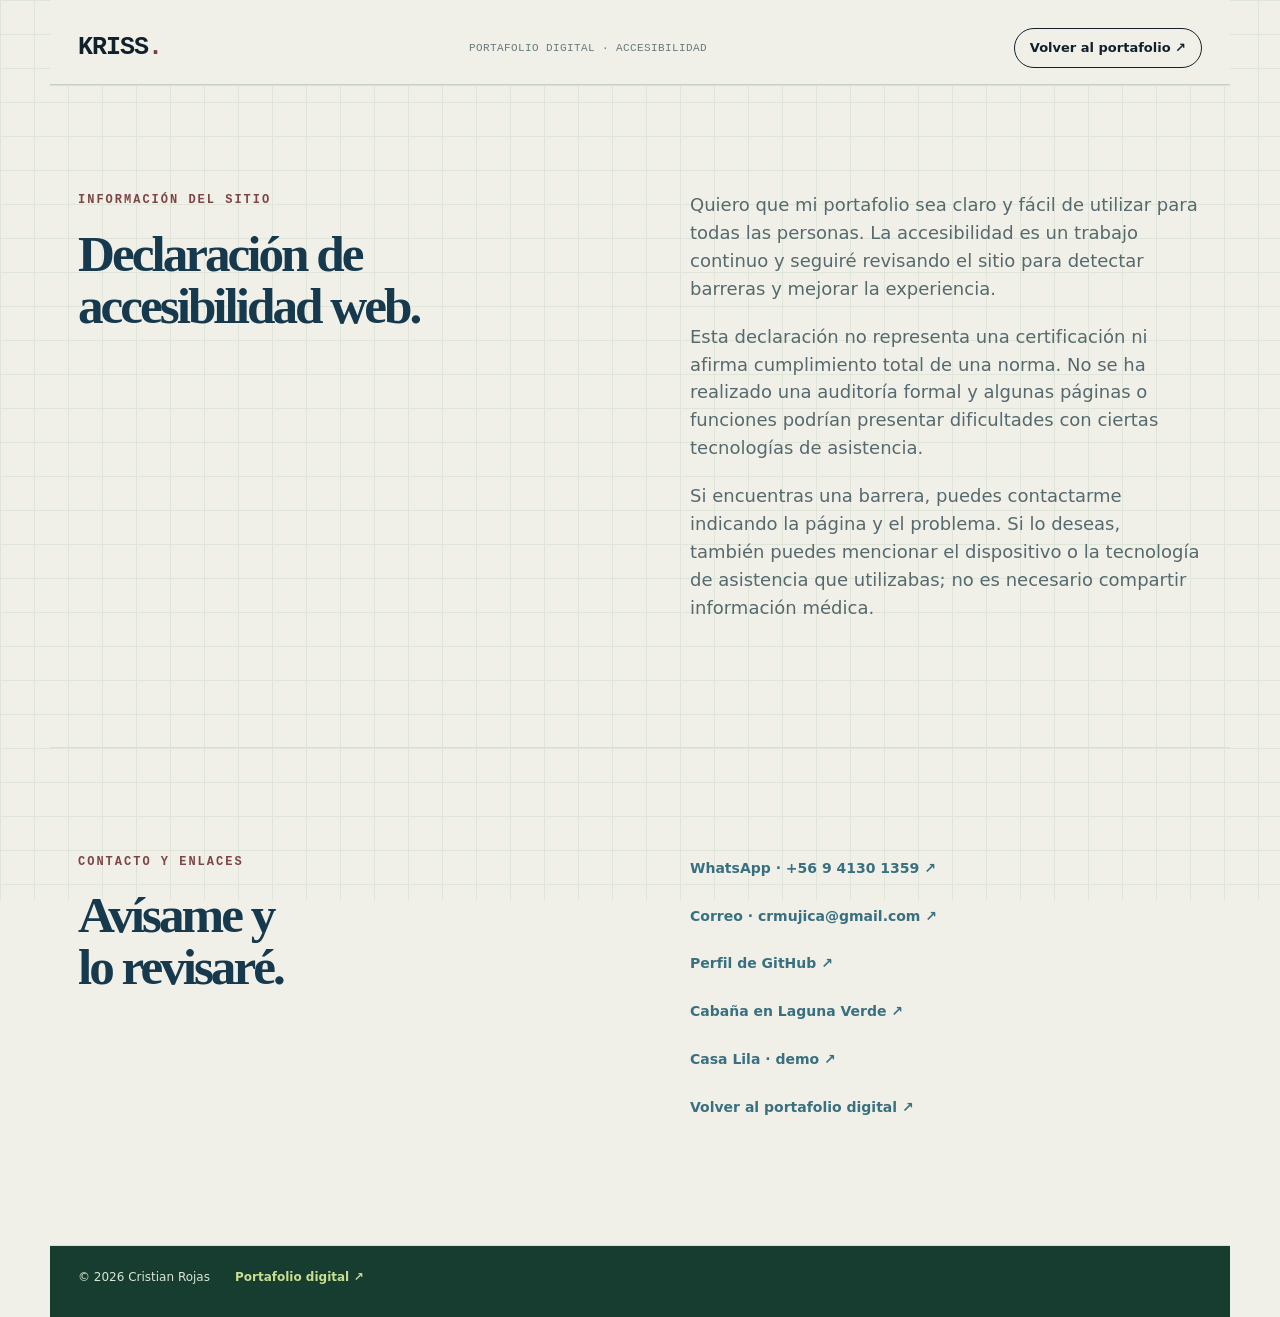
==== accesibilidad.html @ 909d02c5 "Agrega declaración de accesibilidad del portafolio" ====
<!doctype html>
<html lang="es">
<head>
  <meta charset="utf-8">
  <meta name="viewport" content="width=device-width, initial-scale=1">
  <meta name="description" content="Declaración de accesibilidad del portafolio digital de Cristian Rojas.">
  <title>Accesibilidad web | Cristian Rojas</title>
  <link rel="stylesheet" href="styles.css?v=experience7">
</head>
<body class="investigation-theme">
  <header class="topbar">
    <a class="brand" href="https://crmujica-wq.github.io/crmujica-wq/">KRISS<span>.</span></a>
    <p class="topbar-intro">Portafolio digital · Accesibilidad</p>
    <a class="nav-cta" href="https://crmujica-wq.github.io/crmujica-wq/">Volver al portafolio ↗</a>
  </header>

  <main id="contenido">
    <section class="section split">
      <div>
        <p class="section-kicker">INFORMACIÓN DEL SITIO</p>
        <h2>Declaración de<br>accesibilidad web.</h2>
      </div>
      <div class="section-text">
        <p>Quiero que mi portafolio sea claro y fácil de utilizar para todas las personas. La accesibilidad es un trabajo continuo y seguiré revisando el sitio para detectar barreras y mejorar la experiencia.</p>
        <p>Esta declaración no representa una certificación ni afirma cumplimiento total de una norma. No se ha realizado una auditoría formal y algunas páginas o funciones podrían presentar dificultades con ciertas tecnologías de asistencia.</p>
        <p>Si encuentras una barrera, puedes contactarme indicando la página y el problema. Si lo deseas, también puedes mencionar el dispositivo o la tecnología de asistencia que utilizabas; no es necesario compartir información médica.</p>
      </div>
    </section>

    <section class="section split">
      <div>
        <p class="section-kicker">CONTACTO Y ENLACES</p>
        <h2>Avísame y<br>lo revisaré.</h2>
      </div>
      <div class="section-text">
        <p><a class="text-link" href="https://wa.me/56941301359">WhatsApp · +56 9 4130 1359 ↗</a></p>
        <p><a class="text-link" href="mailto:crmujica@gmail.com">Correo · crmujica@gmail.com ↗</a></p>
        <p><a class="text-link" href="https://github.com/crmujica-wq" target="_blank" rel="noopener noreferrer">Perfil de GitHub ↗</a></p>
        <p><a class="text-link" href="https://cabana-laguna-verde.pages.dev/" target="_blank" rel="noopener noreferrer">Cabaña en Laguna Verde ↗</a></p>
        <p><a class="text-link" href="https://casa-lila-gestion-restaurante.pages.dev/" target="_blank" rel="noopener noreferrer">Casa Lila · demo ↗</a></p>
        <p><a class="text-link" href="https://crmujica-wq.github.io/crmujica-wq/">Volver al portafolio digital ↗</a></p>
      </div>
    </section>
  </main>

  <footer>
    <span>© 2026 Cristian Rojas</span>
    <a href="https://crmujica-wq.github.io/crmujica-wq/">Portafolio digital ↗</a>
  </footer>
</body>
</html>
---- styles.css ----
:root{--ink:#10212b;--paper:#f4f6f2;--blue:#16394d;--green:#9fce45;--muted:#687a7e;--line:#d8e0db;--white:#fff}*{box-sizing:border-box}html{scroll-behavior:smooth}body{margin:0;background:var(--paper);color:var(--ink);font-family:Inter,ui-sans-serif,system-ui,-apple-system,BlinkMacSystemFont,"Segoe UI",sans-serif;font-size:16px;line-height:1.55}a{color:inherit;text-decoration:none}.topbar{max-width:1180px;margin:auto;padding:28px 28px 16px;display:flex;align-items:center;gap:32px}.brand{font-weight:900;font-size:25px;letter-spacing:-2px;margin-right:auto}.brand span,em{color:var(--green);font-style:normal}.topbar nav{display:flex;gap:24px;color:#52666b;font-size:14px}.topbar nav a:hover,.text-link:hover{color:var(--blue)}.nav-cta{border:1px solid var(--ink);border-radius:99px;padding:9px 15px;font-size:13px;font-weight:700}.hero{max-width:1180px;margin:0 auto;padding:100px 28px 118px;display:grid;grid-template-columns:1.15fr .85fr;align-items:center;gap:100px}.eyebrow,.section-kicker{font-size:12px;letter-spacing:2px;font-weight:800;color:#6b7d80;margin:0 0 18px}.pulse{display:inline-block;width:8px;height:8px;border-radius:50%;background:var(--green);margin-right:8px;box-shadow:0 0 0 5px #e3edce}.hero h1{font-size:clamp(55px,7vw,94px);line-height:.98;letter-spacing:-5px;margin:0 0 28px;color:var(--blue)}.lead{max-width:570px;color:#56696e;font-size:19px;line-height:1.65}.hero-actions{display:flex;gap:12px;margin-top:34px}.button{display:inline-flex;align-items:center;gap:18px;border-radius:99px;padding:14px 19px;font-weight:800;font-size:14px}.button span{font-size:18px}.primary{background:var(--blue);color:#fff}.primary:hover{background:#27566d}.ghost{border:1px solid #b9c9c5}.ghost:hover{border-color:var(--blue)}.terminal-card{background:var(--blue);color:#edf5f1;border-radius:12px;box-shadow:20px 25px 0 #dfe9df;transform:rotate(1.3deg);overflow:hidden}.terminal-top{height:42px;border-bottom:1px solid #315265;display:flex;align-items:center;padding:0 18px;gap:7px}.terminal-top span{width:9px;height:9px;background:#5f7b87;border-radius:50%}.terminal-top span:first-child{background:#ef9b71}.terminal-top span:nth-child(2){background:#edca68}.terminal-top small{margin-left:auto;color:#9db5b8;font-family:monospace}.terminal-body{padding:28px;font-family:ui-monospace,SFMono-Regular,Menlo,monospace;font-size:14px;min-height:320px}.terminal-body p{margin:0 0 14px}.green{color:var(--green)}.terminal-name{font-size:22px;font-family:Inter,sans-serif;font-weight:800}.muted{color:#a5bec0}.status-dot{display:inline-block;width:8px;height:8px;border-radius:50%;background:var(--green);margin-right:7px}.section{max-width:1180px;margin:auto;padding:105px 28px;border-top:1px solid var(--line)}.split{display:grid;grid-template-columns:1fr 1fr;gap:100px}.section h2{font-size:clamp(36px,4vw,57px);line-height:1.02;letter-spacing:-3px;color:var(--blue);margin:0}.section-text{max-width:510px;color:#56696e;font-size:18px}.section-text p{margin-top:0;margin-bottom:20px}.text-link,.project-card a{color:#397080;font-weight:800;font-size:14px}.text-link span,.project-card a span{margin-left:6px}.section-heading{display:flex;align-items:end;justify-content:space-between;margin-bottom:32px}.count{color:#748487;font-size:13px}.projects-grid{display:grid;grid-template-columns:repeat(3,1fr);gap:15px}.project-card{min-height:340px;padding:25px;background:#e6ede8;border:1px solid #dce6df;display:flex;flex-direction:column}.project-card.featured{background:var(--blue);color:white}.project-card.private{background:#eef0ea}.project-meta{display:flex;justify-content:space-between;color:#8ba3a5;font-size:12px;font-family:monospace}.featured .project-meta{color:#b5ced0}.tag{color:#526e76;border:1px solid #c8d8d0;border-radius:99px;padding:4px 8px;font-family:Inter,sans-serif}.featured .tag{color:#d2e1dc;border-color:#537380}.private-tag{color:#a16d52;border-color:#e4cdbf}.project-card h3{font-size:28px;letter-spacing:-1px;margin:56px 0 10px;color:var(--blue)}.featured h3{color:var(--green)}.project-card p{color:#5e7172;max-width:290px;margin:0 0 20px}.featured p{color:#d7e4df}.tech{font-size:12px;color:#789092;margin-top:auto;margin-bottom:20px}.featured .tech{color:#b3cac9}.private-link{font-size:14px;font-weight:800;color:#a16d52;margin-top:auto}.skills-section{display:grid;grid-template-columns:1fr 1fr;gap:100px}.skills-list>div{display:grid;grid-template-columns:40px 1fr;column-gap:18px;border-top:1px solid var(--line);padding:18px 0}.skills-list span{font:12px monospace;color:#869494}.skills-list h3{margin:0;color:var(--blue);font-size:20px}.skills-list p{grid-column:2;margin:3px 0 0;color:#657878}.closing{max-width:1180px;margin:0 auto;padding:120px 28px 135px;border-top:1px solid var(--line)}.closing h2{font-size:clamp(48px,7vw,88px);line-height:.98;letter-spacing:-5px;color:var(--blue);margin:0 0 24px}.closing p:not(.section-kicker){color:#657878;font-size:18px;margin-bottom:30px}footer{max-width:1180px;margin:auto;border-top:1px solid var(--line);padding:22px 28px 30px;display:flex;gap:25px;align-items:center;color:#748487;font-size:12px}footer span:nth-child(2){margin:auto}footer a{font-weight:800;color:#496e78}@media(max-width:800px){.topbar{padding:20px}.topbar nav{display:none}.hero,.split,.skills-section{grid-template-columns:1fr;gap:55px}.hero{padding:70px 20px 90px}.hero h1{letter-spacing:-3px}.section{padding:75px 20px}.projects-grid{grid-template-columns:1fr}.project-card{min-height:285px}.project-card h3{margin-top:38px}.closing{padding:85px 20px 100px}.closing h2{letter-spacing:-3px}footer{padding:22px 20px;display:block}footer span{display:block;margin:6px 0!important}footer a{display:block;margin-top:14px}}
.story-section{background:#edf5ec}.story-copy{max-width:570px}.story-note{display:flex;align-items:center;gap:14px;margin-top:28px;padding:17px 19px;border-left:3px solid var(--green);background:#e1eedf;color:var(--blue);font-size:15px}.story-note span{font-size:24px;color:#5f9b54}.journey-grid{display:grid;grid-template-columns:repeat(3,1fr);gap:15px}.journey-card{padding:26px;background:#eaf2e6;border:1px solid #d5e3d6;min-height:215px}.journey-year{font:12px ui-monospace,SFMono-Regular,Menlo,monospace;color:#5f8363}.journey-card h3{font-size:23px;color:var(--blue);margin:28px 0 10px;letter-spacing:-1px}.journey-card p{color:#5e7172;margin:0;font-size:15px}.credentials-section{display:grid;grid-template-columns:1fr 1fr;gap:100px}.credentials-list>div{display:grid;grid-template-columns:40px 1fr;gap:18px;border-top:1px solid var(--line);padding:18px 0}.credentials-list span{font:12px monospace;color:#869494}.credentials-list p{margin:0;color:#657878}.credentials-list strong{color:var(--blue)}@media(max-width:800px){.journey-grid,.credentials-section{grid-template-columns:1fr}.journey-card{min-height:0}}
.products-grid{display:grid;grid-template-columns:repeat(3,1fr);gap:15px}.product-card{min-height:280px;padding:27px;background:#183f32;color:#edf5f1;display:flex;flex-direction:column;border:1px solid #2f7050}.product-card:nth-child(2){background:#246042}.product-card.private{background:#315a45}.product-status{font:11px ui-monospace,SFMono-Regular,Menlo,monospace;letter-spacing:1.4px;color:#b7e778}.product-card h3{font-size:30px;letter-spacing:-1px;margin:60px 0 12px;color:#d8f3dc}.product-card p{color:#d4e7dc;max-width:300px;margin:0}.product-label{margin-top:auto;color:#b7e778;font-size:12px;font-weight:800}.product-visit{display:inline-flex;align-items:center;gap:10px;width:max-content;border-bottom:1px solid #b7e778;padding-bottom:4px}.product-visit:hover{color:#fff}.beyond-section{background:#f0f6ed}.beyond-grid{display:grid;grid-template-columns:repeat(3,1fr);gap:15px}.beyond-grid article{padding:26px;border-top:2px solid var(--green);background:#e5f0e1;min-height:220px}.beyond-index{font:12px monospace;color:#6f9669}.beyond-grid h3{font-size:22px;color:var(--blue);margin:34px 0 10px}.beyond-grid p{color:#5e7172;margin:0;font-size:15px}@media(max-width:800px){.products-grid,.beyond-grid{grid-template-columns:1fr}.product-card,.beyond-grid article{min-height:0}}
.topbar nav{gap:15px}
.topbar-intro{margin:0 auto 0 0;color:#687a7e;font-size:13px;line-height:1.3;max-width:290px}
.video-modal{flex-direction:column}
.product-card.private .product-label{margin-top:auto}.video-trigger{display:inline-flex;align-items:center;justify-content:space-between;gap:18px;margin-top:24px;width:max-content;border:1px solid #b7e778;border-radius:999px;padding:11px 17px;background:#9fce45;color:#183f32;font:800 13px Inter,ui-sans-serif,system-ui,sans-serif;cursor:pointer;box-shadow:0 6px 0 #648b42}.video-trigger span{font-size:17px}.video-trigger:hover{background:#b7e778;transform:translateY(-1px);box-shadow:0 7px 0 #648b42}.video-trigger:active{transform:translateY(3px);box-shadow:0 3px 0 #648b42}.video-modal{display:none;position:fixed;z-index:20;inset:0;align-items:center;justify-content:center;width:100%;height:100%;padding:24px;background:#07140fcc;color:#edf5f1}.video-modal.is-open{display:flex}.video-modal-top{display:flex;justify-content:space-between;align-items:start;gap:25px;margin-bottom:22px}.video-modal>div:first-child,.video-modal>video{width:min(760px,100%)}.video-modal>div:first-child{padding:28px 28px 0;background:#183f32;border-radius:16px 16px 0 0}.video-modal video{display:block;max-height:70vh;object-fit:contain;background:#0c1713;border-radius:0 0 16px 16px;padding:0 28px 28px;background-color:#183f32}.video-modal .section-kicker{color:#b7e778;margin-bottom:8px}.video-modal h2{margin:0;color:#d8f3dc;font-size:32px;letter-spacing:-1px}.video-close{border:1px solid #6d9472;border-radius:50%;width:36px;height:36px;background:transparent;color:#edf5f1;font-size:25px;line-height:1;cursor:pointer}.video-close:hover{background:#2f7050}.modal-open{overflow:hidden}
.current-work-section{background:#e9f2e5}.current-work-grid{display:grid;grid-template-columns:1.15fr .85fr;gap:70px;align-items:stretch}.current-work-copy{max-width:600px;color:#56696e;font-size:18px}.current-work-copy p{margin:0 0 20px}.current-work-copy .button{margin-top:10px}.current-work-facts{background-color:#183f32;background-image:linear-gradient(0deg,rgba(10,35,28,.82),rgba(10,35,28,.4)),url('https://a0.muscache.com/im/pictures/hosting/Hosting-1601846464596667026/original/34c7441e-fa30-402b-ae71-21b15dd30edb.jpeg?im_w=1200');background-position:center 48%;background-size:cover;color:#edf5f1;padding:30px;display:flex;flex-direction:column;justify-content:center;gap:10px;min-height:250px;border:1px solid #2f7050}.current-work-facts strong{font-size:28px;line-height:1.1;color:#d8f3dc;margin:10px 0 4px;text-shadow:0 1px 8px rgba(0,0,0,.35)}.current-work-facts>span:not(.current-label){color:#c5ded0;font-size:14px;text-shadow:0 1px 8px rgba(0,0,0,.65)}.current-label{font:11px ui-monospace,SFMono-Regular,Menlo,monospace;letter-spacing:1.4px;color:#b7e778;text-shadow:0 1px 8px rgba(0,0,0,.7)}@media(max-width:800px){.current-work-grid{grid-template-columns:1fr;gap:35px}.current-work-facts{min-height:0}}
.music-player{position:fixed;z-index:15;right:22px;bottom:24px;display:flex;align-items:center;gap:12px;padding:9px 10px 9px 9px;background:#183f32;color:#eef7ec;border:1px solid #3d7554;border-radius:999px;box-shadow:0 12px 28px #10212b2b;transition:transform .2s ease,box-shadow .2s ease}.music-player:hover{transform:translateY(-2px);box-shadow:0 16px 32px #10212b38}.turntable{position:relative;width:46px;height:46px;flex:0 0 46px;border-radius:50%;background:#0d2922;border:2px solid #9fce45;box-shadow:inset 0 0 0 5px #214f3b}.turntable-record{position:absolute;inset:9px;border-radius:50%;background:repeating-radial-gradient(circle,#152b26 0 2px,#284d3d 2px 3px);animation:spin 2.8s linear infinite paused}.turntable-label{position:absolute;inset:17px;border-radius:50%;display:grid;place-items:center;background:#b7e778;color:#183f32;font-size:9px;font-weight:900}.turntable-arm{position:absolute;right:2px;top:7px;width:18px;height:2px;background:#d8f3dc;transform:rotate(32deg);transform-origin:right center}.music-player.is-playing .turntable-record{animation-play-state:running}.music-player-copy{display:flex;flex-direction:column;line-height:1.05;min-width:102px}.music-player-label{font-size:9px;letter-spacing:1.6px;color:#b7e778;font-weight:800}.music-player-copy strong{font-size:12px;margin-top:5px}.music-toggle{display:grid;place-items:center;width:36px;height:36px;border:1px solid #b7e778;border-radius:50%;background:#9fce45;color:#183f32;font-size:13px;font-weight:900;cursor:pointer}.music-toggle:hover{background:#d8f3dc}.music-toggle:focus-visible{outline:3px solid #d8f3dc;outline-offset:3px}@keyframes spin{to{transform:rotate(360deg)}}
@media(max-width:560px){.music-player{right:12px;bottom:14px}.music-player-copy{min-width:82px}.music-player-copy strong{font-size:11px}}
.investigation-theme{background-color:#f1f0e8;background-image:linear-gradient(#dfe5d8 1px,transparent 1px),linear-gradient(90deg,#dfe5d8 1px,transparent 1px);background-size:34px 34px;background-attachment:fixed}.investigation-theme .topbar{position:relative;border-bottom:1px solid #c6d1c5;background:#f1f0e8e8}.investigation-theme .brand{font-family:ui-monospace,SFMono-Regular,Menlo,monospace;letter-spacing:-1px}.investigation-theme .brand span{color:#7d3d3d}.investigation-theme .topbar-intro{font-family:ui-monospace,SFMono-Regular,Menlo,monospace;font-size:11px;text-transform:uppercase;letter-spacing:.4px}.investigation-theme .eyebrow,.investigation-theme .section-kicker{color:#7c4545;font-family:ui-monospace,SFMono-Regular,Menlo,monospace}.investigation-theme .pulse{background:#8d4545;box-shadow:0 0 0 5px #ead7d0}.investigation-theme .hero h1,.investigation-theme .section h2,.investigation-theme .closing h2{font-family:Georgia,serif;font-weight:800;letter-spacing:-3px}.investigation-theme .hero{position:relative}.investigation-theme .hero::after{content:'ARCHIVO · EN REVISIÓN';position:absolute;right:35px;top:62px;color:#8d4545;border:2px solid #8d4545;padding:7px 12px;font:800 10px ui-monospace,SFMono-Regular,Menlo,monospace;letter-spacing:1px;transform:rotate(5deg);opacity:.78}.investigation-theme .terminal-card{position:relative;border-radius:3px;background:#193d31;box-shadow:13px 15px 0 #b9c9ae;transform:rotate(1deg)}.investigation-theme .terminal-card::before{content:'EVIDENCIA A';position:absolute;right:18px;top:50px;color:#d7e7cf;border:1px solid #8fb279;padding:5px 8px;font:10px ui-monospace,SFMono-Regular,Menlo,monospace;letter-spacing:1px;transform:rotate(-4deg)}.investigation-theme .project-card,.investigation-theme .product-card,.investigation-theme .journey-card,.investigation-theme .beyond-grid article{border-radius:3px;box-shadow:4px 5px 0 #d3ddd0}.investigation-theme .project-card:nth-child(2),.investigation-theme .product-card:nth-child(2){transform:rotate(-.5deg)}.investigation-theme .project-card:nth-child(3),.investigation-theme .product-card:nth-child(3){transform:rotate(.6deg)}.investigation-theme .project-card h3,.investigation-theme .product-card h3,.investigation-theme .journey-card h3,.investigation-theme .beyond-grid h3{font-family:Georgia,serif}.investigation-theme .tag,.investigation-theme .private-tag{border-radius:2px}.investigation-theme .video-modal{background:#10251fe8}.investigation-theme .music-player{border-radius:4px;box-shadow:7px 8px 0 #b9c9ae;transform:rotate(-1deg)}.investigation-theme .music-player:hover{transform:rotate(-1deg) translateY(-2px)}
@media(max-width:800px){.investigation-theme .hero::after{right:22px;top:25px;font-size:9px}.investigation-theme .hero{padding-top:105px}}
.investigation-theme .hero-copy::before{content:'CASO ABIERTO  /  RECONVERSIÓN';display:inline-block;margin:0 0 22px;padding:6px 10px;background:#7d3d3d;color:#f8eee5;font:800 10px ui-monospace,SFMono-Regular,Menlo,monospace;letter-spacing:1.4px;transform:rotate(-2deg);box-shadow:4px 4px 0 #c9b6a6}.investigation-theme .section-heading{border-bottom:2px solid #7d3d3d;padding-bottom:15px}.investigation-theme .section-heading .section-kicker{margin-bottom:8px}.investigation-theme .section-heading::after{content:'EVIDENCIA';align-self:start;color:#7d3d3d;border:1px solid #a86a60;padding:5px 8px;font:800 9px ui-monospace,SFMono-Regular,Menlo,monospace;letter-spacing:1px;transform:rotate(3deg)}.investigation-theme .story-note{border-left-color:#7d3d3d;background:#e8d9d1}.investigation-theme .story-note span{color:#7d3d3d}.investigation-theme .project-card.featured{background:#173c30;border-color:#7d3d3d}.investigation-theme .private-tag,.investigation-theme .private-link{color:#7d3d3d}.investigation-theme footer{background:#173c30;color:#d9e7d5}.investigation-theme footer a{color:#c7df8f}
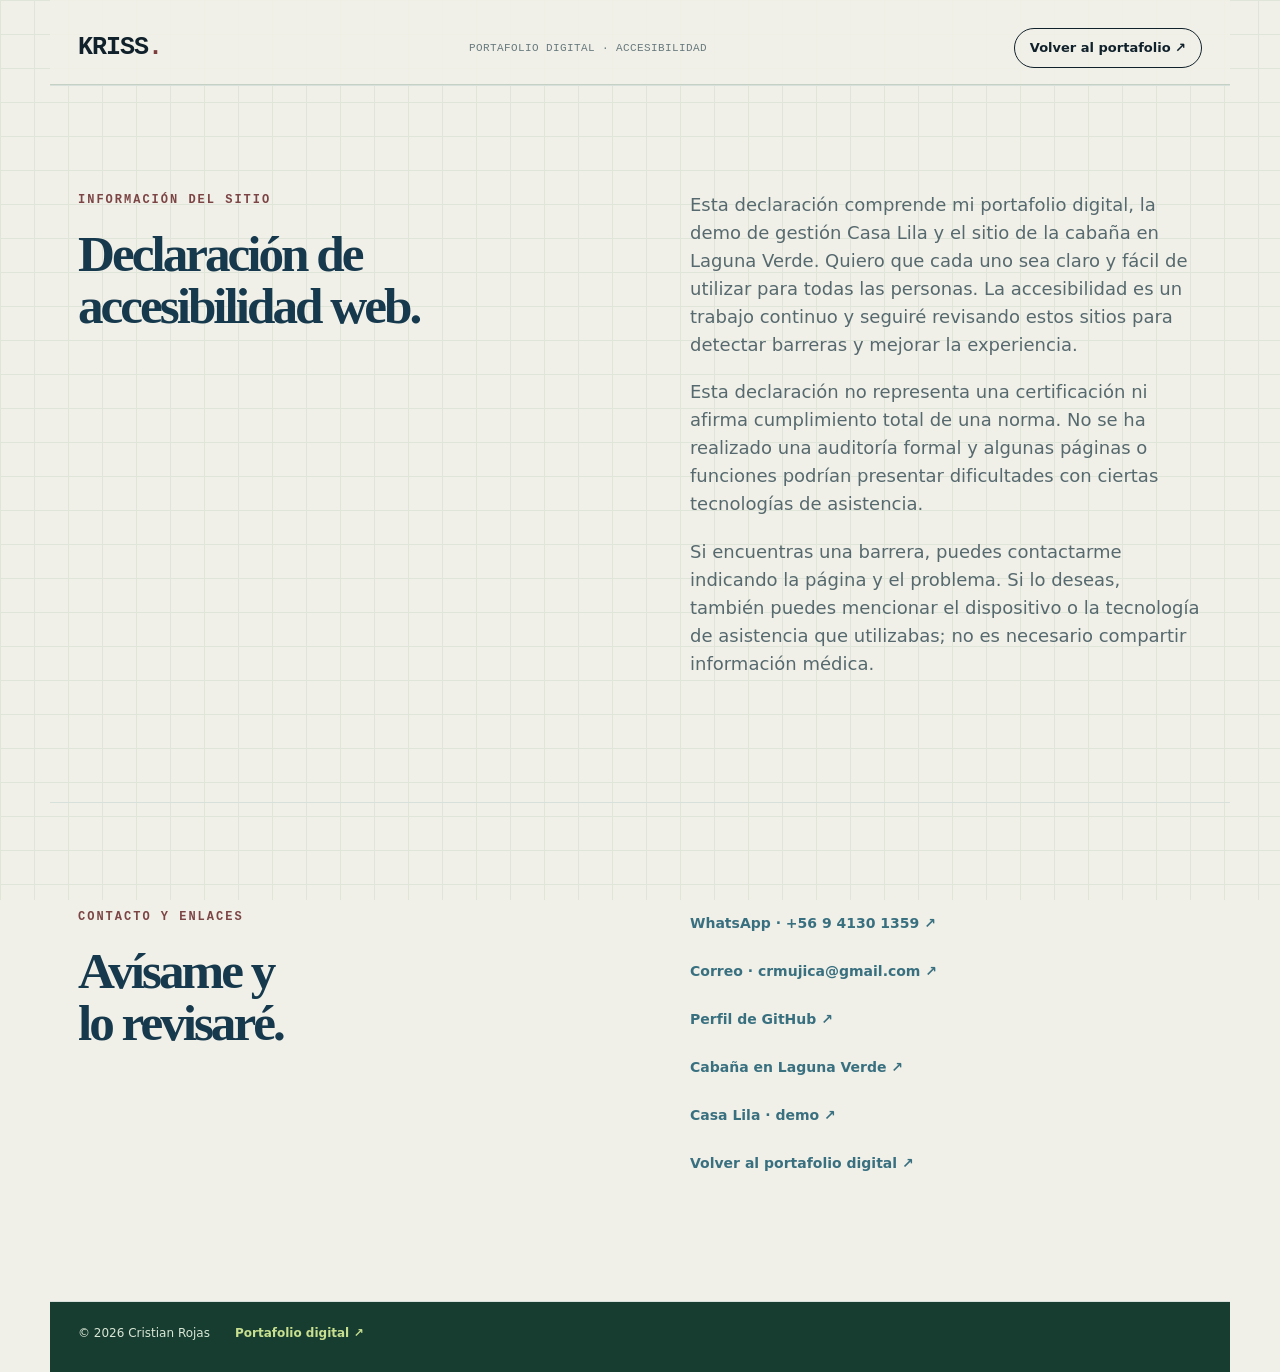
==== commit 5ffdd6d7: "Extiende accesibilidad a Casa Lila y Laguna Verde" ====
--- a/accesibilidad.html
+++ b/accesibilidad.html
@@ -21,7 +21,7 @@
         <h2>Declaración de<br>accesibilidad web.</h2>
       </div>
       <div class="section-text">
-        <p>Quiero que mi portafolio sea claro y fácil de utilizar para todas las personas. La accesibilidad es un trabajo continuo y seguiré revisando el sitio para detectar barreras y mejorar la experiencia.</p>
+        <p>Esta declaración comprende mi portafolio digital, la demo de gestión Casa Lila y el sitio de la cabaña en Laguna Verde. Quiero que cada uno sea claro y fácil de utilizar para todas las personas. La accesibilidad es un trabajo continuo y seguiré revisando estos sitios para detectar barreras y mejorar la experiencia.</p>
         <p>Esta declaración no representa una certificación ni afirma cumplimiento total de una norma. No se ha realizado una auditoría formal y algunas páginas o funciones podrían presentar dificultades con ciertas tecnologías de asistencia.</p>
         <p>Si encuentras una barrera, puedes contactarme indicando la página y el problema. Si lo deseas, también puedes mencionar el dispositivo o la tecnología de asistencia que utilizabas; no es necesario compartir información médica.</p>
       </div>
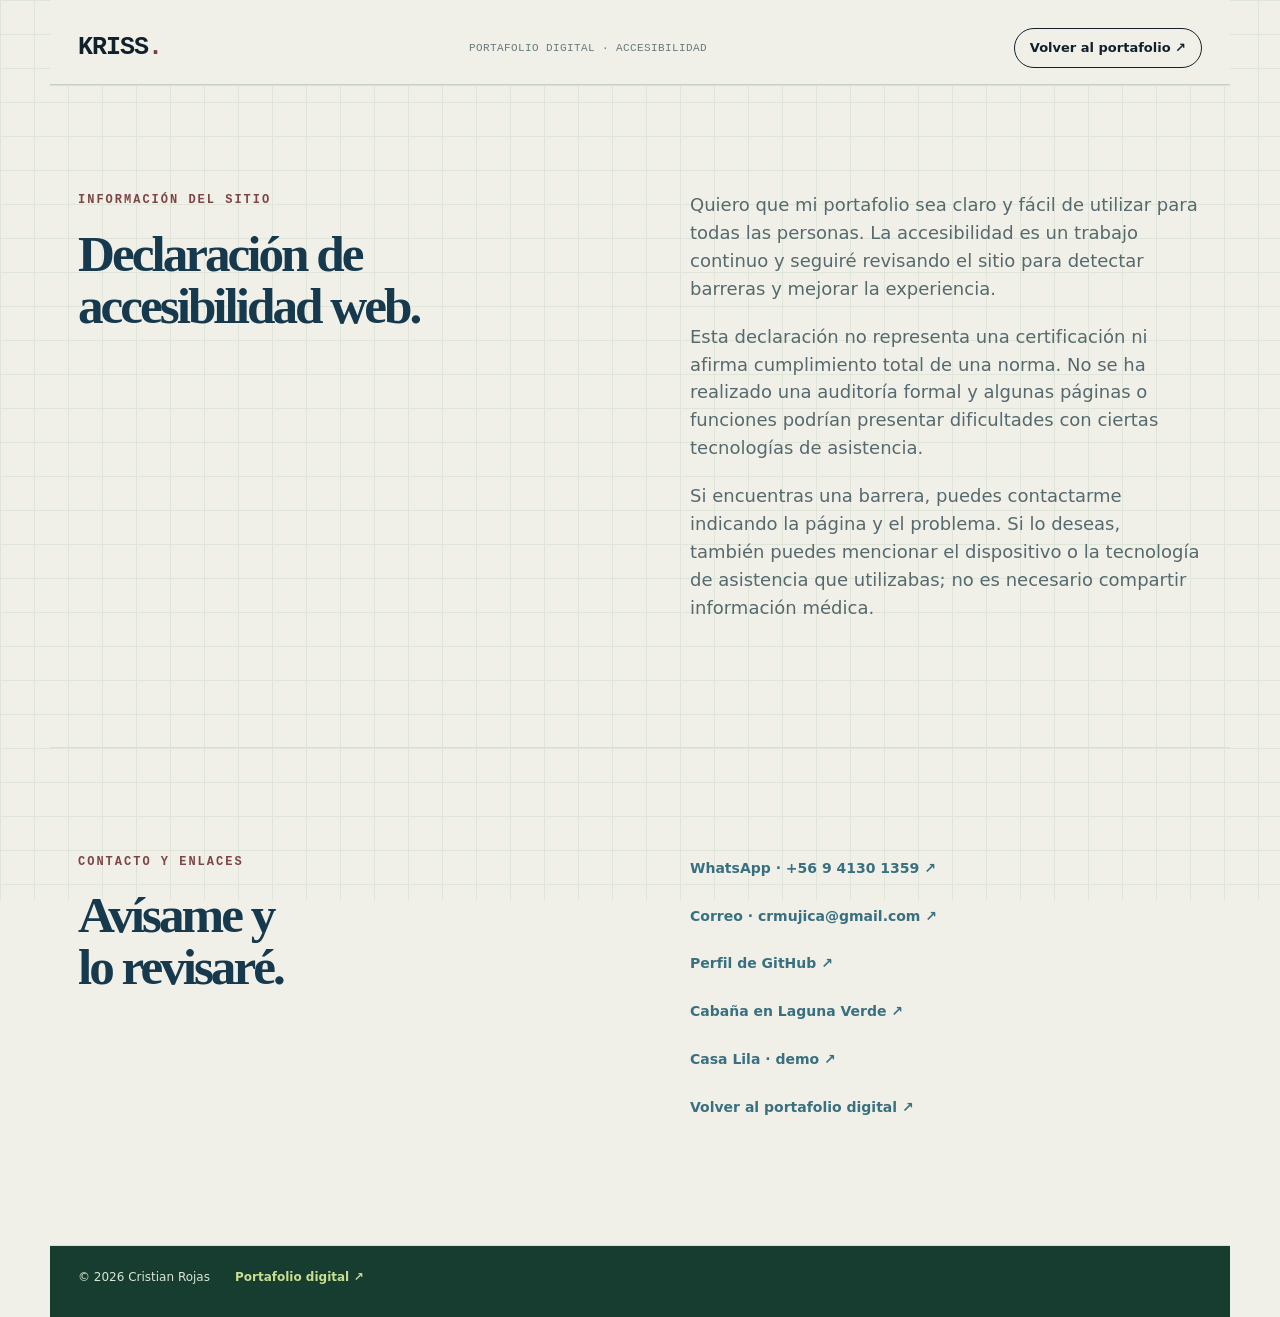
==== commit 9bd1d01e: "Restaura declaración original del portafolio" ====
--- a/accesibilidad.html
+++ b/accesibilidad.html
@@ -21,7 +21,7 @@
         <h2>Declaración de<br>accesibilidad web.</h2>
       </div>
       <div class="section-text">
-        <p>Esta declaración comprende mi portafolio digital, la demo de gestión Casa Lila y el sitio de la cabaña en Laguna Verde. Quiero que cada uno sea claro y fácil de utilizar para todas las personas. La accesibilidad es un trabajo continuo y seguiré revisando estos sitios para detectar barreras y mejorar la experiencia.</p>
+        <p>Quiero que mi portafolio sea claro y fácil de utilizar para todas las personas. La accesibilidad es un trabajo continuo y seguiré revisando el sitio para detectar barreras y mejorar la experiencia.</p>
         <p>Esta declaración no representa una certificación ni afirma cumplimiento total de una norma. No se ha realizado una auditoría formal y algunas páginas o funciones podrían presentar dificultades con ciertas tecnologías de asistencia.</p>
         <p>Si encuentras una barrera, puedes contactarme indicando la página y el problema. Si lo deseas, también puedes mencionar el dispositivo o la tecnología de asistencia que utilizabas; no es necesario compartir información médica.</p>
       </div>
